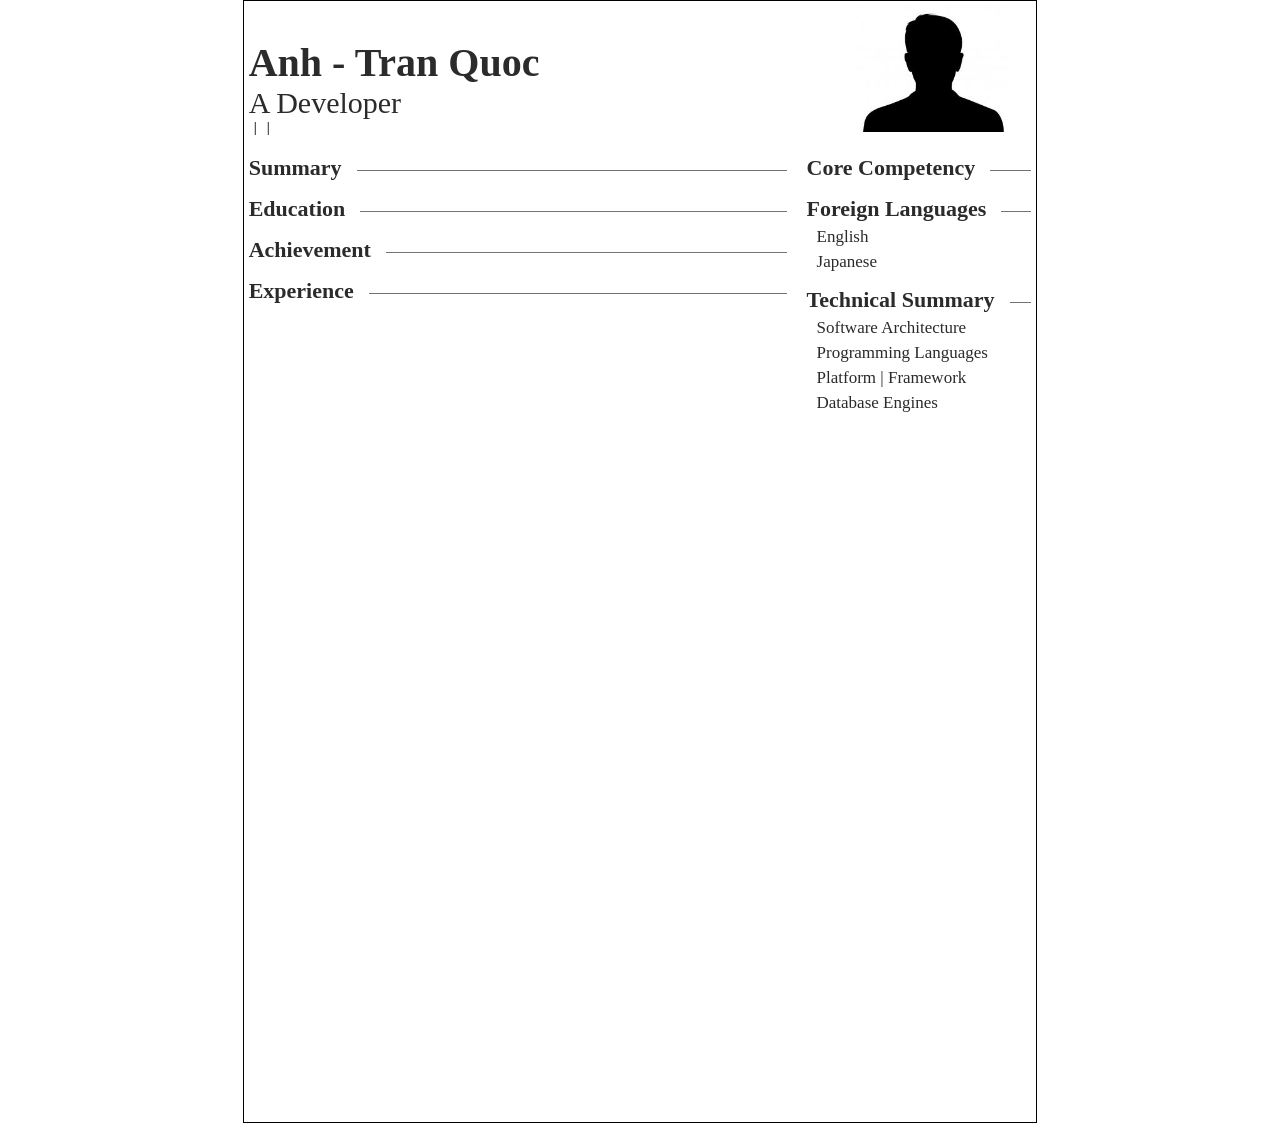
==== resume.html @ 882bd50e "Add files via upload" ====
﻿<!DOCTYPE html>
<html>
<head>
    <meta charset="utf-8" />
    <title>Tran Quoc Anh</title>
    <link rel="stylesheet" href="css/myGrid.css" />
    <link rel="stylesheet" href="css/resume.css" />
    <script type="text/javascript" src="lib/jquery/jquery.min.js"></script>
    <script type="text/javascript" src="js/resume.js"></script>
</head>
<body>
    <div id="header" class="row">
        <div class="profile col-75">
            <div id="full-name">Anh - Tran Quoc</div>
            <div id="title">a developer</div>
            <div id="other">
                <div id="address" class="item"></div>
                <div id="tel" class="item"></div>
                <div id="email"></div>
            </div>
        </div>
        <div class="avatar col-25">
            <img src="images/avatar.jpg" />
        </div>
    </div>
    <div id="container" class="row">
        <div class="col-70">
            <div class="block">
                <div class="article">
                    <div class="line"></div>
                    <div class="name">summary</div>
                </div>
                <div id="summary" class="content">

                </div>
            </div>
            <div class="block">
                <div class="article">
                    <div class="line"></div>
                    <div class="name">education</div>
                </div>
                <div id="education" class="content">
                </div>
            </div>
            <div class="block">
                <div class="article">
                    <div class="line"></div>
                    <div class="name">achievement</div>
                </div>
                <div id="achievement" class="content">
                </div>
            </div>
            <div class="block">
                <div class="article">
                    <div class="line"></div>
                    <div class="name">experience</div>
                </div>
                <div id="experience" class="content">
                    <!--<div class="content-out">
                <div class="title col-80">Developer</div>
                <div class="year col-20">2019</div>
                <div class="title col-100">
                    FPT Software
                </div>
                <div class="overview col-100">
                    Build up some thing
                </div>
                <div class="detail col-100">
                    <ul>
                        <li>123</li>
                    </ul>
                </div>
            </div>-->
                </div>
            </div>
        </div>
        <div class="col-30">
            <div class="block">
                <div class="article">
                    <div class="line"></div>
                    <div class="name">core competency</div>
                </div>
                <div class="content">
                    <div id="core-competency" class="hashtag">
                    </div>
                </div>
            </div>
            <div class="block">
                <div class="article">
                    <div class="line"></div>
                    <div class="name">foreign languages</div>
                </div>
                <div class="content">
                    <div class="content-out">
                        <div class="title col-100">english</div>
                        <div id="english" class="detail col-100">

                        </div>
                    </div>
                    <div class="content-out">
                        <div class="title col-100">japanese</div>
                        <div id="japanese" class="detail col-100">

                        </div>
                    </div>
                </div>
            </div>
            <div class="block">
                <div class="article">
                    <div class="line"></div>
                    <div class="name">technical summary</div>
                </div>
                <div class="content">
                    <div class="content-out">
                        <div class="title col-100">software architecture</div>
                        <div id="architecture" class="detail col-100">

                        </div>
                    </div>
                    <div class="content-out">
                        <div class="title col-100">programming languages</div>
                        <div id="programming" class="detail col-100">

                        </div>
                    </div>
                    <div class="content-out">
                        <div class="title col-100">platform | framework</div>
                        <div id="platform-framework" class="detail col-100">

                        </div>
                    </div>
                    <div class="content-out">
                        <div class="title col-100">database engines</div>
                        <div id="database" class="detail col-100">

                        </div>
                    </div>
                </div>
            </div>
        </div>
    </div>
    <div id="footer" class="row">

    </div>
</body>
</html>
---- css/myGrid.css ----
﻿*, *::after, *:before {
    box-sizing: border-box;
}

.row {
    width: 100%;
    float: left;
    display: -ms-flexbox;
    display: flex;
    -ms-flex-wrap: wrap;
    flex-wrap: wrap;
    padding: .5vmin;
}

.col-15 {
    width: 15%;
    float: left;
}

.col-20 {
    width: 20%;
    float: left;
}

.col-25 {
    width: 25%;
    float: left;
}

.col-30 {
    width: 30%;
    float: left;
}

.col-35 {
    width: 35%;
    float: left;
}

.col-40 {
    width: 40%;
    float: left;
}

.col-45 {
    width: 45%;
    float: left;
}

.col-50 {
    width: 50%;
    float: left;
}

.col-55 {
    width: 55%;
    float: left;
}

.col-60 {
    width: 60%;
    float: left;
}

.col-65 {
    width: 65%;
    float: left;
}

.col-70 {
    width: 70%;
    float: left;
}

.col-75 {
    width: 75%;
    float: left;
}

.col-80 {
    width: 80%;
    float: left;
}

.col-85 {
    width: 85%;
    float: left;
}

.col-90 {
    width: 90%;
    float: left;
}

.col-95 {
    width: 95%;
    float: left;
}

.col-100 {
    width: 100%;
    float: left;
}

.h-100 {
    height: 100%;
}

.h-50 {
    height: 50%;
}

.h-25 {
    height: 25%;
}

.mh-100 {
    min-height: 100%;
}

.mh-50 {
    min-height: 50%;
}

.mh-25 {
    min-height: 25%;
}

.flex-middle {
    justify-content: center;
    align-items: center;
    flex-direction: column;
}

.flex-center {
    justify-content: flex-start;
    align-items: center;
    flex-direction: column;
}
---- css/resume.css ----
﻿*, *::after, *:before {
    box-sizing: border-box;
}

/*Variables*/
:root {
    /*Color variables*/
    --main-color: white;
    --sub-color: #2b2b2b;
    --overlay-color: #2b2b2ba8;
}

html, body {
    height: 297mm;
    width: 210mm;
    margin: 0 auto;
    font-size: 14px;
    overflow-wrap: break-word;
    color: var(--sub-color);
}

@media only screen {
    body {
        border: solid 1px black;
    }
}

img {
    width: 80%;
}

ul {
    list-style-position: inside;
    padding-inline-start: 0px;
    margin-block-start: 5px;
    margin-block-end: 5px;
}

a, a:hover, a:visited {
    color: blue;
}

.break {
    page-break-after: always;
    page-break-inside: avoid;
}

.hashtag {
    width: 100%;
    display: flex;
    flex-wrap: wrap;
    justify-content: flex-start;
    flex-direction: column;
}

    .hashtag .hashtag-item {
        display: inline-block;
        color: var(--sub-color);
        background-color: var(--main-color);
    }

        .hashtag .hashtag-item::before {
            content: "#";
        }

.block {
    width: 100%;
    display: flex;
    flex-wrap: wrap;
    flex-direction: row;
    padding-bottom: 10px;
}

    .block .article {
        width: 100%;
        position: relative;
        padding-bottom: 5px;
    }

    .block .name {
        width: 100%;
        background: white;
        position: relative;
        display: inline;
        padding-right: 15px;
        font-size: 22px;
        font-weight: bolder;
        text-transform: capitalize;
    }

    .block .line {
        width: 100%;
        position: absolute;
        height: 1px;
        top: 50%;
        background-color: var(--overlay-color);
    }

    .block .content {
        width: 100%;
        padding-left: 10px;
    }

    .block .content-out {
        width: 100%;
        position: relative;
        display: flex;
        flex-wrap: wrap;
        margin-bottom: 5px;
    }

    .block .year {
        text-align: right;
        font-size: 16px;
        text-transform: capitalize;
        font-style: italic;
    }

    .block .title {
        font-size: 17px;
        text-transform: capitalize;
    }

    .block .overview {
        display: flex;
        padding-left: 10px;
        margin-top: 5px;
    }

    .block .overview-item {
        display: inline;
        color: var(--main-color);
        background-color: var(--overlay-color);
        padding: 1px 5px;
        border-radius: 5px;
        margin-right: 2px;
        font-size: 13px;
    }

    .block .detail {
        padding-left: 10px;
    }

#header {
    align-items: flex-end;
}

    #header .profile {
        display: flex;
        flex-wrap: wrap;
        flex-direction: column;
    }

    #header .avatar {
        text-align: center;
    }

#full-name {
    font-size: 40px;
    font-weight: bolder;
    text-transform: capitalize;
}

#title {
    font-size: 30px;
    text-transform: capitalize;
}

#other {
    display: flex;
    flex-wrap: wrap;
    flex-direction: row;
}

    #other .item {
    }

        #other .item::after {
            padding: 0 5px;
            content: "|";
            font-weight: bolder;
        }

#container {
}

    #container > div:nth-child(1) {
        padding: 10px 10px 10px 0;
    }

    #container > div:nth-child(2) {
        padding: 10px 0px 10px 10px;
    }

#footer {
}
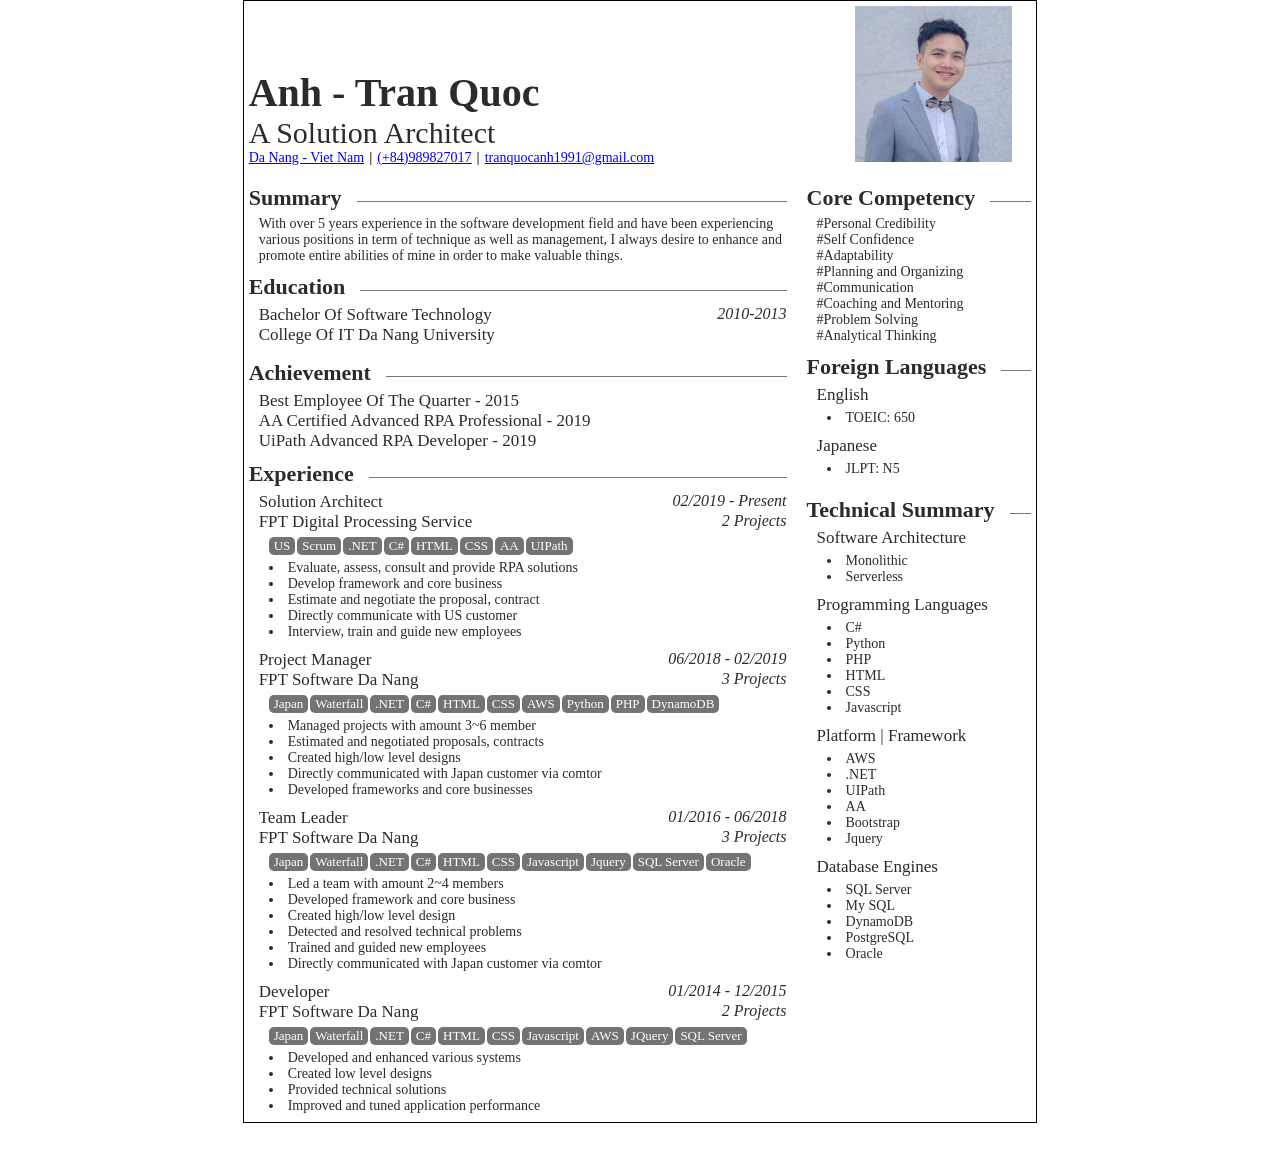
==== commit 6f3fe2c2: "Update resume.html" ====
--- a/resume.html
+++ b/resume.html
@@ -17,6 +17,8 @@
                 <div id="address" class="item"></div>
                 <div id="tel" class="item"></div>
                 <div id="email"></div>
+            </div>
+            <div id="website">
             </div>
         </div>
         <div class="avatar col-25">
@@ -143,4 +145,4 @@
 
     </div>
 </body>
-</html>+</html>
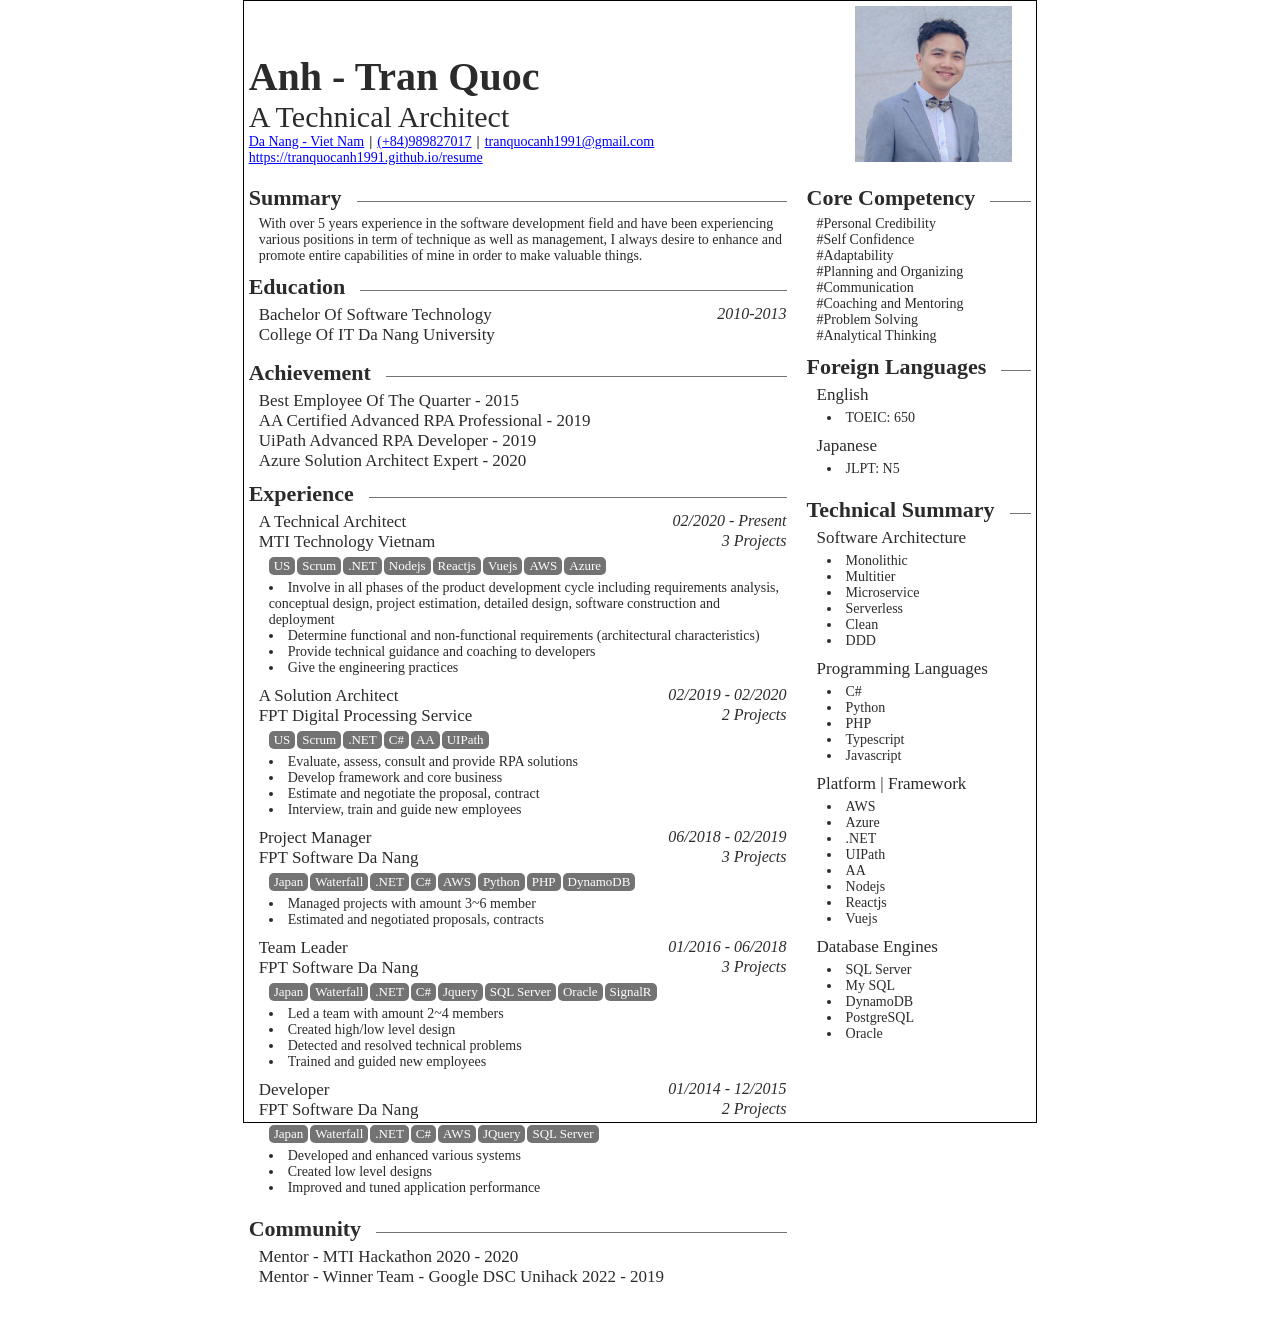
==== commit fa8c3b12: "Update resume.html" ====
--- a/resume.html
+++ b/resume.html
@@ -1,4 +1,4 @@
-﻿<!DOCTYPE html>
+<!DOCTYPE html>
 <html>
 <head>
     <meta charset="utf-8" />
@@ -58,21 +58,14 @@
                     <div class="name">experience</div>
                 </div>
                 <div id="experience" class="content">
-                    <!--<div class="content-out">
-                <div class="title col-80">Developer</div>
-                <div class="year col-20">2019</div>
-                <div class="title col-100">
-                    FPT Software
                 </div>
-                <div class="overview col-100">
-                    Build up some thing
+            </div>
+            <div class="block">
+                <div class="article">
+                    <div class="line"></div>
+                    <div class="name">community</div>
                 </div>
-                <div class="detail col-100">
-                    <ul>
-                        <li>123</li>
-                    </ul>
-                </div>
-            </div>-->
+                <div id="community" class="content">
                 </div>
             </div>
         </div>
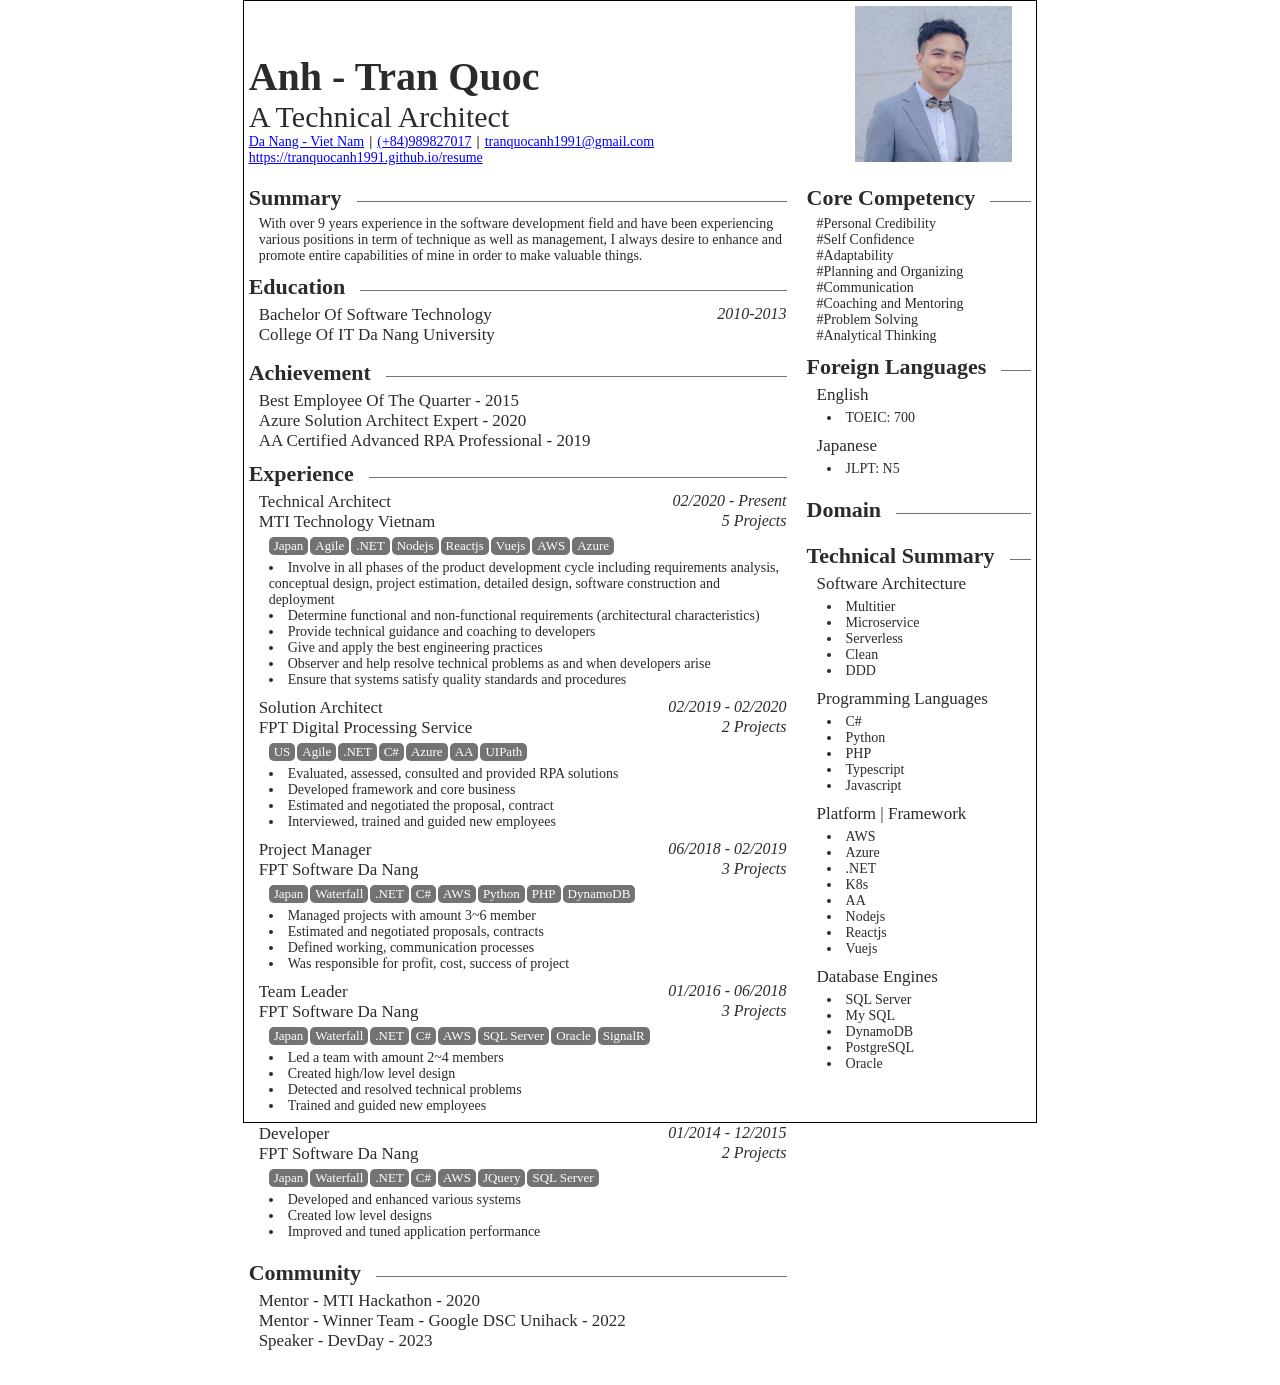
==== commit 3e782afc: "Update resume.html" ====
--- a/resume.html
+++ b/resume.html
@@ -103,6 +103,19 @@
             <div class="block">
                 <div class="article">
                     <div class="line"></div>
+                    <div class="name">domain</div>
+                </div>
+                <div class="content">
+                    <div class="content-out">
+                        <div id="domain" class="detail col-100">
+
+                        </div>
+                    </div>
+                </div>
+            </div>
+            <div class="block">
+                <div class="article">
+                    <div class="line"></div>
                     <div class="name">technical summary</div>
                 </div>
                 <div class="content">
